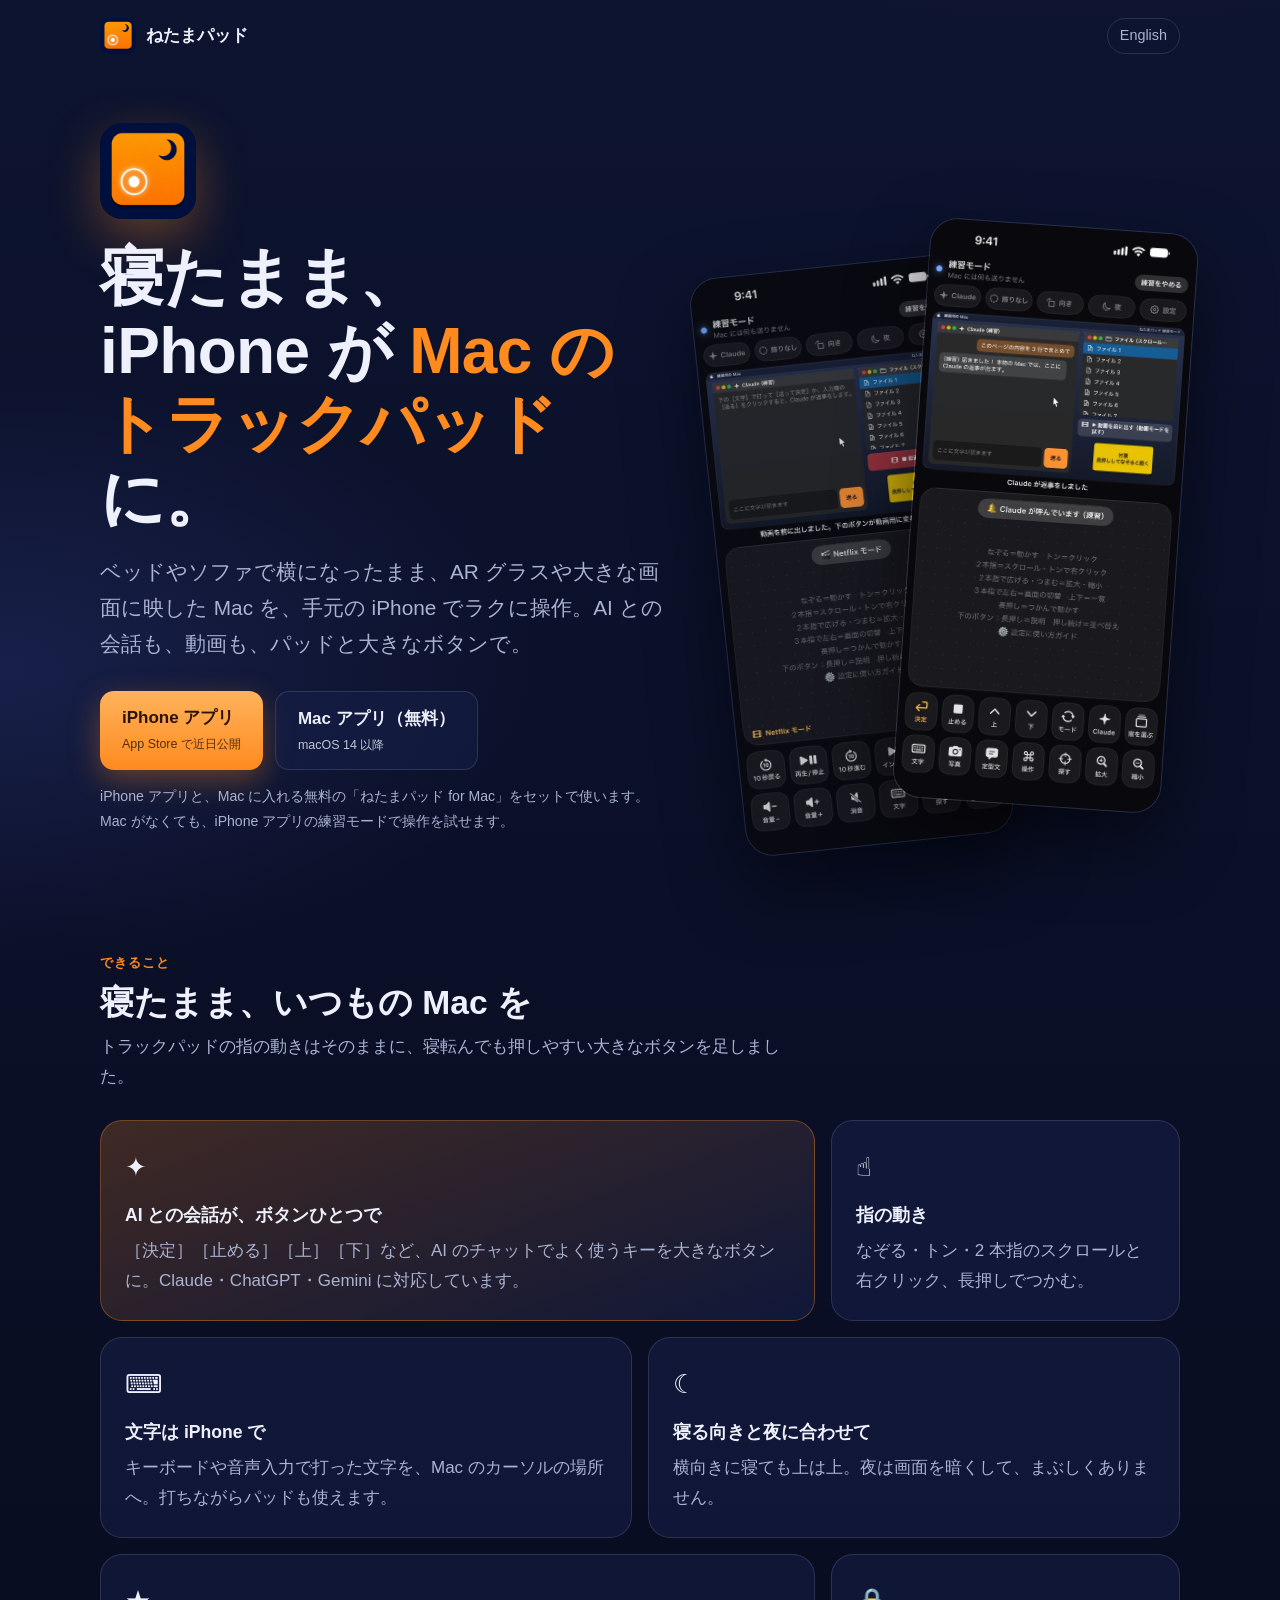
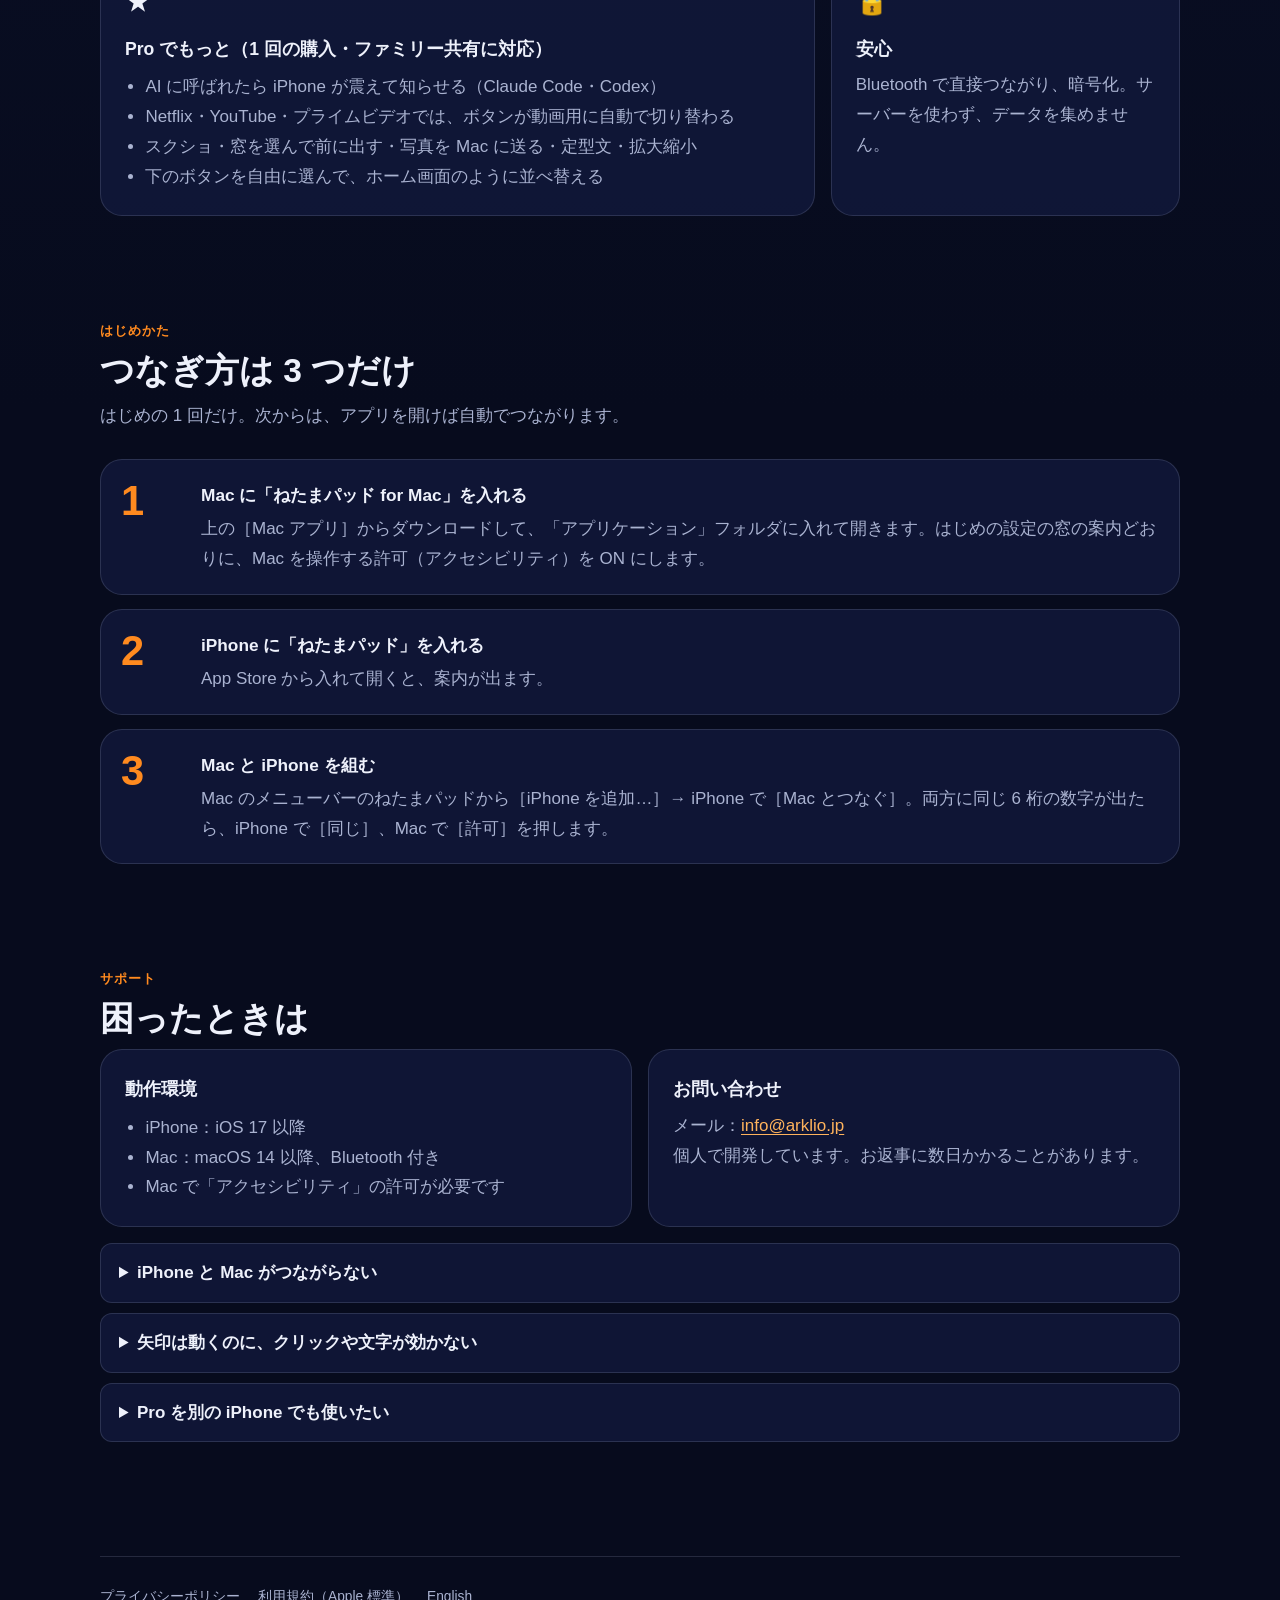
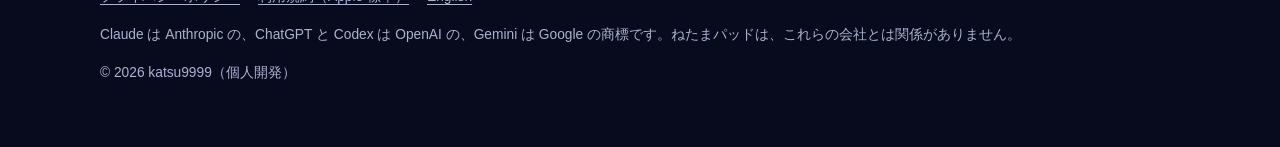
==== index.html @ 085f9cf2 "ねたまパッドの紹介ページ・プライバシーポリシー（日本語・英語）" ====
<!DOCTYPE html>
<html lang="ja">
<head>
<meta charset="UTF-8">
<meta name="viewport" content="width=device-width, initial-scale=1.0">
<title>ねたまパッド — 寝たまま、iPhone が Mac のトラックパッドに</title>
<meta name="description" content="ベッドに寝たまま、iPhone で Mac を操作。AI との会話も、動画も、手元のパッドと大きなボタンでラクに。">
<link rel="icon" href="assets/icon.png">
<link rel="apple-touch-icon" href="assets/apple-touch-icon.png">
<link rel="alternate" hreflang="en" href="en/">
<link rel="stylesheet" href="assets/style.css">
</head>
<body>
<header class="wrap topbar">
  <a class="brand" href="./"><img src="assets/icon.png" alt="" width="36" height="36">ねたまパッド</a>
  <a class="lang" href="en/" hreflang="en">English</a>
</header>

<main>
  <section class="wrap hero" aria-labelledby="hero-title">
    <div>
      <img class="hero-icon" src="assets/icon.png" alt="ねたまパッドのアイコン" width="96" height="96">
      <h1 id="hero-title">寝たまま、<br>iPhone が <em>Mac の<br>トラックパッド</em>に。</h1>
      <p class="lead">ベッドやソファで横になったまま、AR グラスや大きな画面に映した Mac を、手元の iPhone でラクに操作。AI との会話も、動画も、パッドと大きなボタンで。</p>
      <div class="actions">
        <span class="button primary" aria-disabled="true">iPhone アプリ<small>App Store で近日公開</small></span>
        <a class="button secondary" href="https://github.com/katsu9999-xzx/netama-pad-site/releases/latest/download/NetamaPad.dmg">Mac アプリ（無料）<small>macOS 14 以降</small></a>
      </div>
      <p class="note">iPhone アプリと、Mac に入れる無料の「ねたまパッド for Mac」をセットで使います。Mac がなくても、iPhone アプリの練習モードで操作を試せます。</p>
    </div>
    <div class="phones" aria-hidden="true">
      <img class="phone back" src="assets/ja-03_video.jpg" alt="" width="540" height="1173" loading="lazy">
      <img class="phone front" src="assets/ja-01_chat.jpg" alt="" width="540" height="1173" fetchpriority="high">
    </div>
  </section>

  <section class="wrap" aria-labelledby="features-title">
    <p class="kicker">できること</p>
    <h2 id="features-title">寝たまま、いつもの Mac を</h2>
    <p class="section-lead">トラックパッドの指の動きはそのままに、寝転んでも押しやすい大きなボタンを足しました。</p>
    <div class="bento">
      <article class="tile wide lamp">
        <span class="glyph" aria-hidden="true">✦</span>
        <h3>AI との会話が、ボタンひとつで</h3>
        <p>［決定］［止める］［上］［下］など、AI のチャットでよく使うキーを大きなボタンに。Claude・ChatGPT・Gemini に対応しています。</p>
      </article>
      <article class="tile narrow">
        <span class="glyph" aria-hidden="true">☝︎</span>
        <h3>指の動き</h3>
        <p>なぞる・トン・2 本指のスクロールと右クリック、長押しでつかむ。</p>
      </article>
      <article class="tile half">
        <span class="glyph" aria-hidden="true">⌨︎</span>
        <h3>文字は iPhone で</h3>
        <p>キーボードや音声入力で打った文字を、Mac のカーソルの場所へ。打ちながらパッドも使えます。</p>
      </article>
      <article class="tile half">
        <span class="glyph" aria-hidden="true">☾</span>
        <h3>寝る向きと夜に合わせて</h3>
        <p>横向きに寝ても上は上。夜は画面を暗くして、まぶしくありません。</p>
      </article>
      <article class="tile wide">
        <span class="glyph" aria-hidden="true">★</span>
        <h3>Pro でもっと（1 回の購入・ファミリー共有に対応）</h3>
        <ul>
          <li>AI に呼ばれたら iPhone が震えて知らせる（Claude Code・Codex）</li>
          <li>Netflix・YouTube・プライムビデオでは、ボタンが動画用に自動で切り替わる</li>
          <li>スクショ・窓を選んで前に出す・写真を Mac に送る・定型文・拡大縮小</li>
          <li>下のボタンを自由に選んで、ホーム画面のように並べ替える</li>
        </ul>
      </article>
      <article class="tile narrow">
        <span class="glyph" aria-hidden="true">🔒</span>
        <h3>安心</h3>
        <p>Bluetooth で直接つながり、暗号化。サーバーを使わず、データを集めません。</p>
      </article>
    </div>
  </section>

  <section class="wrap" aria-labelledby="setup-title">
    <p class="kicker">はじめかた</p>
    <h2 id="setup-title">つなぎ方は 3 つだけ</h2>
    <p class="section-lead">はじめの 1 回だけ。次からは、アプリを開けば自動でつながります。</p>
    <ol class="steps">
      <li>
        <div>
          <h3>Mac に「ねたまパッド for Mac」を入れる</h3>
          <p>上の［Mac アプリ］からダウンロードして、「アプリケーション」フォルダに入れて開きます。はじめの設定の窓の案内どおりに、Mac を操作する許可（アクセシビリティ）を ON にします。</p>
        </div>
      </li>
      <li>
        <div>
          <h3>iPhone に「ねたまパッド」を入れる</h3>
          <p>App Store から入れて開くと、案内が出ます。</p>
        </div>
      </li>
      <li>
        <div>
          <h3>Mac と iPhone を組む</h3>
          <p>Mac のメニューバーのねたまパッドから［iPhone を追加…］→ iPhone で［Mac とつなぐ］。両方に同じ 6 桁の数字が出たら、iPhone で［同じ］、Mac で［許可］を押します。</p>
        </div>
      </li>
    </ol>
  </section>

  <section class="wrap" aria-labelledby="support-title">
    <p class="kicker">サポート</p>
    <h2 id="support-title">困ったときは</h2>
    <div class="specs">
      <div class="tile">
        <h3>動作環境</h3>
        <ul>
          <li>iPhone：iOS 17 以降</li>
          <li>Mac：macOS 14 以降、Bluetooth 付き</li>
          <li>Mac で「アクセシビリティ」の許可が必要です</li>
        </ul>
      </div>
      <div class="tile">
        <h3>お問い合わせ</h3>
        <p>メール：<a href="mailto:info@arklio.jp">info@arklio.jp</a></p>
        <p>個人で開発しています。お返事に数日かかることがあります。</p>
      </div>
    </div>
    <div class="faq" style="margin-top:16px">
      <details>
        <summary>iPhone と Mac がつながらない</summary>
        <p>両方の Bluetooth が ON か、Mac のメニューバーにねたまパッドの印があるかを確かめてください。それでもつながらないときは、Mac のねたまパッドを終了して開き直すと、たいてい直ります。</p>
      </details>
      <details>
        <summary>矢印は動くのに、クリックや文字が効かない</summary>
        <p>Mac の［システム設定］→［プライバシーとセキュリティ］→［アクセシビリティ］で、ねたまパッドが ON になっているかを確かめてください。ON にしたあとは、Mac のねたまパッドを開き直します。</p>
      </details>
      <details>
        <summary>Pro を別の iPhone でも使いたい</summary>
        <p>同じ Apple ID の iPhone なら、設定 → Pro の画面の［購入を復元］で使えます。ファミリー共有にも対応しています。</p>
      </details>
    </div>
  </section>
</main>

<footer class="wrap">
  <nav aria-label="ページの案内">
    <a href="privacy.html">プライバシーポリシー</a>
    <a href="https://www.apple.com/legal/internet-services/itunes/dev/stdeula/">利用規約（Apple 標準）</a>
    <a href="en/" hreflang="en">English</a>
  </nav>
  <p>Claude は Anthropic の、ChatGPT と Codex は OpenAI の、Gemini は Google の商標です。ねたまパッドは、これらの会社とは関係がありません。</p>
  <p>© 2026 katsu9999（個人開発）</p>
</footer>
</body>
</html>
---- assets/style.css ----
/* ねたまパッドの紹介ページ。夜のベッドサイドの色（紺の夜空とオレンジの常夜灯）でそろえる。 */
:root {
  --night-0: #070b1d;
  --night-1: #0d1430;
  --night-2: #16204a;
  --lamp: #ff8a1f;
  --lamp-soft: #ffb35c;
  --moon: #fff3dd;
  --text: #eef1fb;
  --text-muted: #aab3d1;
  --line: rgba(170, 179, 209, 0.18);
  --card: rgba(22, 32, 74, 0.55);

  --font-body: -apple-system, BlinkMacSystemFont, "Hiragino Sans", "Hiragino Kaku Gothic ProN", "Yu Gothic", "Segoe UI", sans-serif;
  --font-display: ui-rounded, "SF Pro Rounded", "Hiragino Maru Gothic ProN", -apple-system, sans-serif;

  --text-base: clamp(1rem, 0.95rem + 0.25vw, 1.0625rem);
  --text-lead: clamp(1.1rem, 1rem + 0.5vw, 1.3rem);
  --text-h2: clamp(1.5rem, 1.2rem + 1.4vw, 2.1rem);
  --text-hero: clamp(2.2rem, 1.4rem + 4vw, 4rem);

  --space-section: clamp(3.5rem, 2.5rem + 5vw, 7rem);
  --radius-card: 22px;
  --radius-small: 12px;
  --duration: 200ms;
  --ease: cubic-bezier(0.16, 1, 0.3, 1);
}

* { box-sizing: border-box; }
html { -webkit-text-size-adjust: 100%; }
body {
  margin: 0;
  font-family: var(--font-body);
  font-size: var(--text-base);
  line-height: 1.75;
  color: var(--text);
  background:
    radial-gradient(1200px 600px at 85% -10%, rgba(255, 138, 31, 0.16), transparent 60%),
    radial-gradient(900px 500px at 0% 20%, rgba(80, 100, 220, 0.18), transparent 60%),
    linear-gradient(180deg, var(--night-1), var(--night-0) 60%);
  background-color: var(--night-0);
  -webkit-font-smoothing: antialiased;
}
a { color: var(--lamp-soft); text-underline-offset: 3px; }
a:hover { color: var(--moon); }
a:focus-visible, .button:focus-visible { outline: 3px solid var(--lamp-soft); outline-offset: 3px; border-radius: 8px; }
img { max-width: 100%; height: auto; display: block; }

.wrap { width: min(1080px, 100% - 32px); margin-inline: auto; }

/* 上の帯 */
.topbar { display: flex; align-items: center; justify-content: space-between; padding: 18px 0; }
.brand { display: flex; align-items: center; gap: 10px; color: var(--text); text-decoration: none; font-weight: 700; font-family: var(--font-display); }
.brand img { width: 36px; height: 36px; border-radius: 9px; }
.lang { color: var(--text-muted); font-size: 0.9rem; text-decoration: none; border: 1px solid var(--line); padding: 4px 12px; border-radius: 999px; }
.lang:hover { color: var(--text); border-color: var(--lamp); }

/* いちばん上 */
.hero { display: grid; grid-template-columns: 1.1fr 0.9fr; gap: clamp(24px, 4vw, 56px); align-items: center; padding: clamp(24px, 4vw, 56px) 0 var(--space-section); }
.hero-icon { width: 96px; height: 96px; border-radius: 22px; box-shadow: 0 18px 50px rgba(255, 138, 31, 0.35); margin-bottom: 22px; }
.hero h1 { font-family: var(--font-display); font-size: var(--text-hero); line-height: 1.15; margin: 0 0 18px; letter-spacing: -0.01em; }
.hero h1 em { font-style: normal; color: var(--lamp); }
.lead { font-size: var(--text-lead); color: var(--text-muted); margin: 0 0 28px; max-width: 34em; }
.actions { display: flex; flex-wrap: wrap; gap: 12px; }
.button { display: inline-flex; flex-direction: column; align-items: flex-start; gap: 2px; padding: 12px 22px; border-radius: 14px; font-weight: 700; text-decoration: none; transition: transform var(--duration) var(--ease), box-shadow var(--duration) var(--ease); }
.button.primary { background: linear-gradient(180deg, var(--lamp-soft), var(--lamp)); color: #2a1300; box-shadow: 0 10px 30px rgba(255, 138, 31, 0.35); }
.button.secondary { background: var(--card); color: var(--text); border: 1px solid var(--line); }
.button:hover { transform: translateY(-2px); color: inherit; }
.button.primary:hover { color: #2a1300; box-shadow: 0 14px 36px rgba(255, 138, 31, 0.45); }
.button small { display: block; font-weight: 500; font-size: 0.78rem; opacity: 0.8; }
.note { color: var(--text-muted); font-size: 0.88rem; margin-top: 14px; }

/* 画面の見本（重ねて奥行きを出す） */
.phones { position: relative; min-height: 520px; }
.phone { position: absolute; width: 58%; border-radius: 28px; border: 1px solid var(--line); box-shadow: 0 30px 70px rgba(0, 0, 0, 0.55); }
.phone.back { left: 0; top: 40px; transform: rotate(-6deg); opacity: 0.85; }
.phone.front { right: 0; top: 0; transform: rotate(4deg); }

/* 節 */
section { padding-bottom: var(--space-section); }
h2 { font-family: var(--font-display); font-size: var(--text-h2); line-height: 1.3; margin: 0 0 8px; }
.kicker { color: var(--lamp); font-weight: 700; letter-spacing: 0.08em; font-size: 0.82rem; text-transform: uppercase; margin: 0 0 6px; }
.section-lead { color: var(--text-muted); margin: 0 0 28px; max-width: 40em; }

/* できること（大小をつけたタイル） */
.bento { display: grid; grid-template-columns: repeat(6, 1fr); gap: 16px; }
.tile { background: var(--card); border: 1px solid var(--line); border-radius: var(--radius-card); padding: 24px; }
.tile h3 { margin: 0 0 6px; font-size: 1.1rem; font-family: var(--font-display); }
.tile p { margin: 0; color: var(--text-muted); }
.tile .glyph { font-size: 1.6rem; display: block; margin-bottom: 10px; }
.tile.wide { grid-column: span 4; }
.tile.half { grid-column: span 3; }
.tile.narrow { grid-column: span 2; }
.tile.lamp { background: linear-gradient(160deg, rgba(255, 138, 31, 0.22), rgba(22, 32, 74, 0.55)); border-color: rgba(255, 138, 31, 0.35); }
.tile ul { margin: 8px 0 0; padding-left: 1.2em; color: var(--text-muted); }

/* つなぎ方（大きな数字） */
.steps { list-style: none; margin: 0; padding: 0; display: grid; gap: 14px; counter-reset: step; }
.steps li { counter-increment: step; display: grid; grid-template-columns: 64px 1fr; gap: 16px; align-items: start; padding: 20px; border-radius: var(--radius-card); background: var(--card); border: 1px solid var(--line); }
.steps li::before { content: counter(step); font-family: var(--font-display); font-size: 2.6rem; line-height: 1; color: var(--lamp); font-weight: 800; }
.steps h3 { margin: 0 0 4px; font-size: 1.08rem; }
.steps p { margin: 0; color: var(--text-muted); }

/* 表 */
.specs { display: grid; grid-template-columns: repeat(2, 1fr); gap: 16px; }
.faq details { background: var(--card); border: 1px solid var(--line); border-radius: var(--radius-small); padding: 14px 18px; margin-bottom: 10px; }
.faq summary { cursor: pointer; font-weight: 700; }
.faq details p { color: var(--text-muted); margin: 10px 0 0; }

/* プライバシーなど、読む文書のページ */
.doc { width: min(760px, 100% - 32px); margin-inline: auto; padding-bottom: var(--space-section); }
.doc h1 { font-family: var(--font-display); font-size: clamp(1.8rem, 1.4rem + 2vw, 2.6rem); margin: 12px 0 6px; }
.doc h2 { font-size: 1.25rem; margin: 36px 0 8px; padding-top: 12px; border-top: 1px solid var(--line); }
.doc p, .doc li { color: var(--text); }
.doc .meta { color: var(--text-muted); font-size: 0.9rem; }
.doc .summary { background: linear-gradient(160deg, rgba(255, 138, 31, 0.18), rgba(22, 32, 74, 0.55)); border: 1px solid rgba(255, 138, 31, 0.35); border-radius: var(--radius-card); padding: 18px 22px; margin: 22px 0; }
.doc .summary p { margin: 0; }

footer { border-top: 1px solid var(--line); padding: 28px 0 48px; color: var(--text-muted); font-size: 0.86rem; }
footer nav { display: flex; flex-wrap: wrap; gap: 18px; margin-bottom: 10px; }
footer a { color: var(--text-muted); }

@media (max-width: 820px) {
  .hero { grid-template-columns: 1fr; }
  .phones { min-height: 0; display: grid; grid-template-columns: 1fr 1fr; gap: 12px; }
  .phone { position: static; width: 100%; transform: none; }
  .phone.back { opacity: 1; }
  .bento { grid-template-columns: 1fr; }
  .tile.wide, .tile.half, .tile.narrow { grid-column: auto; }
  .specs { grid-template-columns: 1fr; }
  .steps li { grid-template-columns: 44px 1fr; }
  .steps li::before { font-size: 2rem; }
}

@media (prefers-reduced-motion: reduce) {
  .button { transition: none; }
  .button:hover { transform: none; }
}
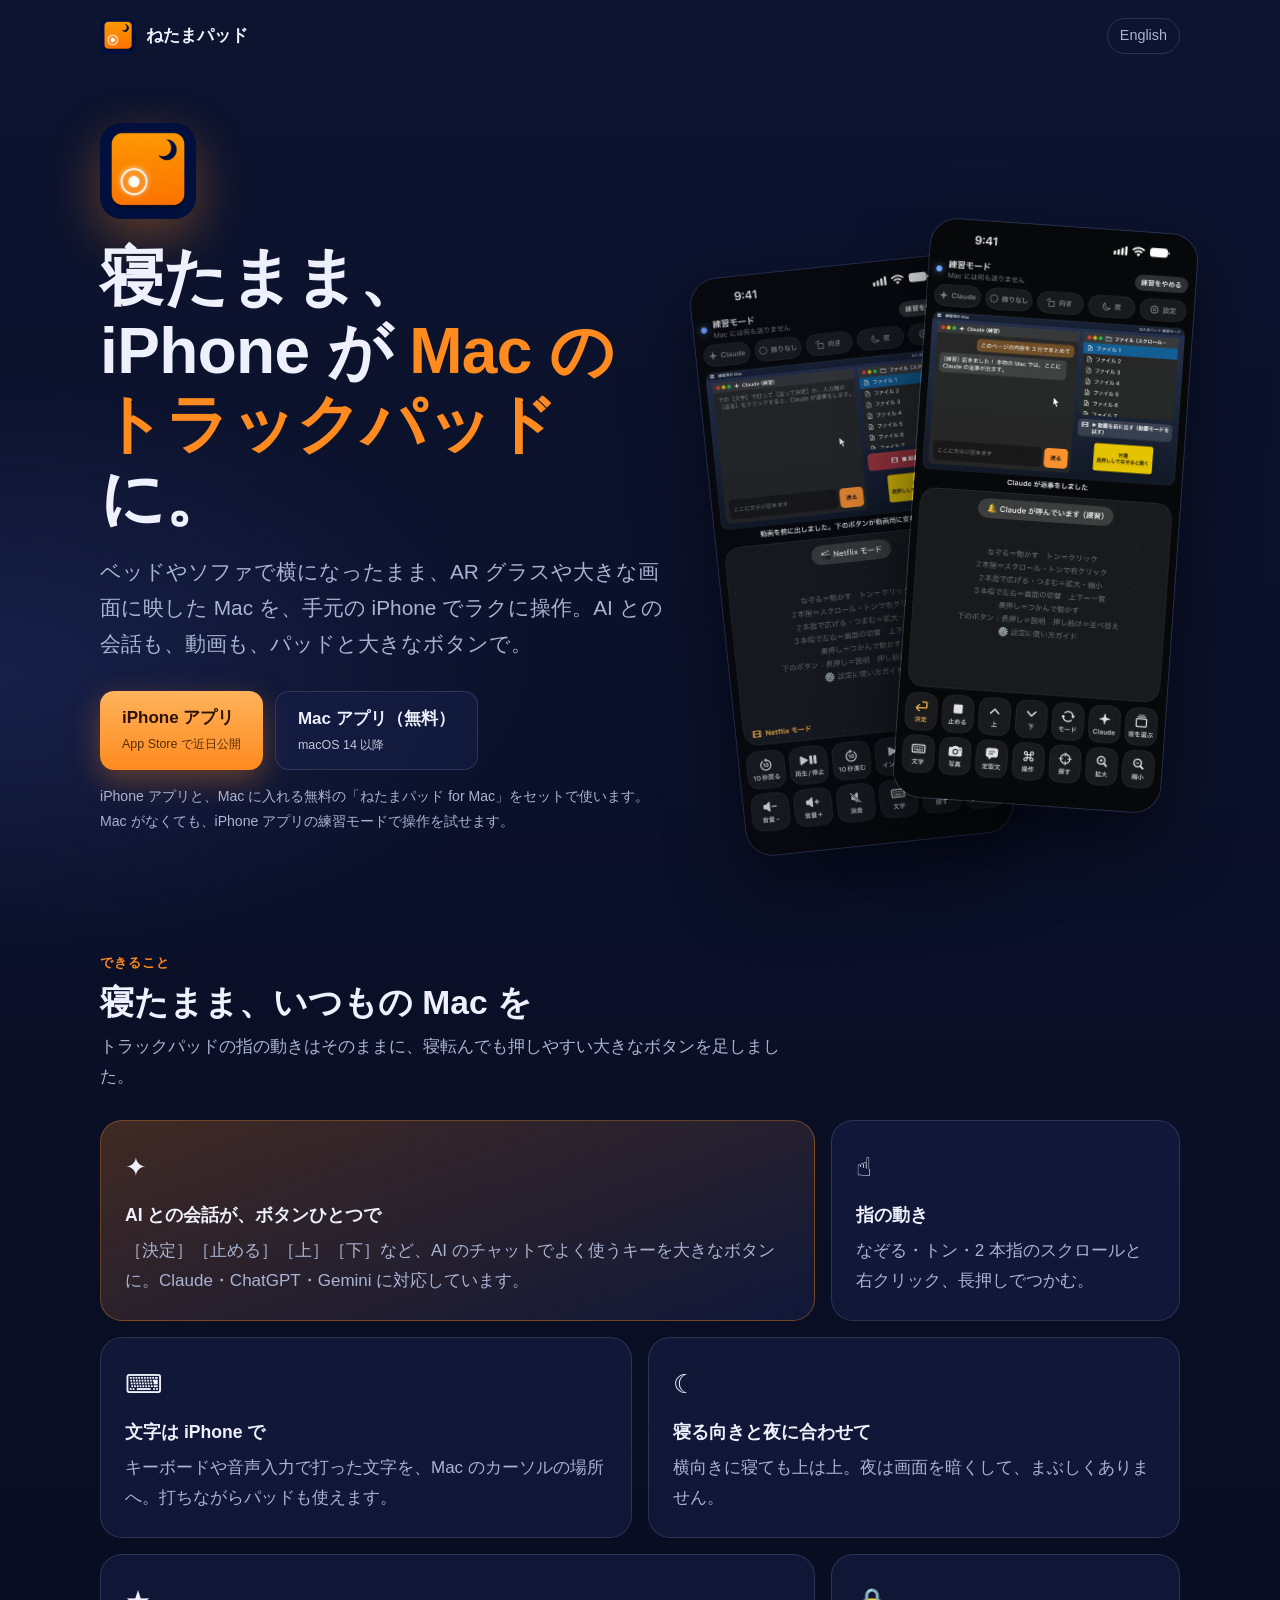
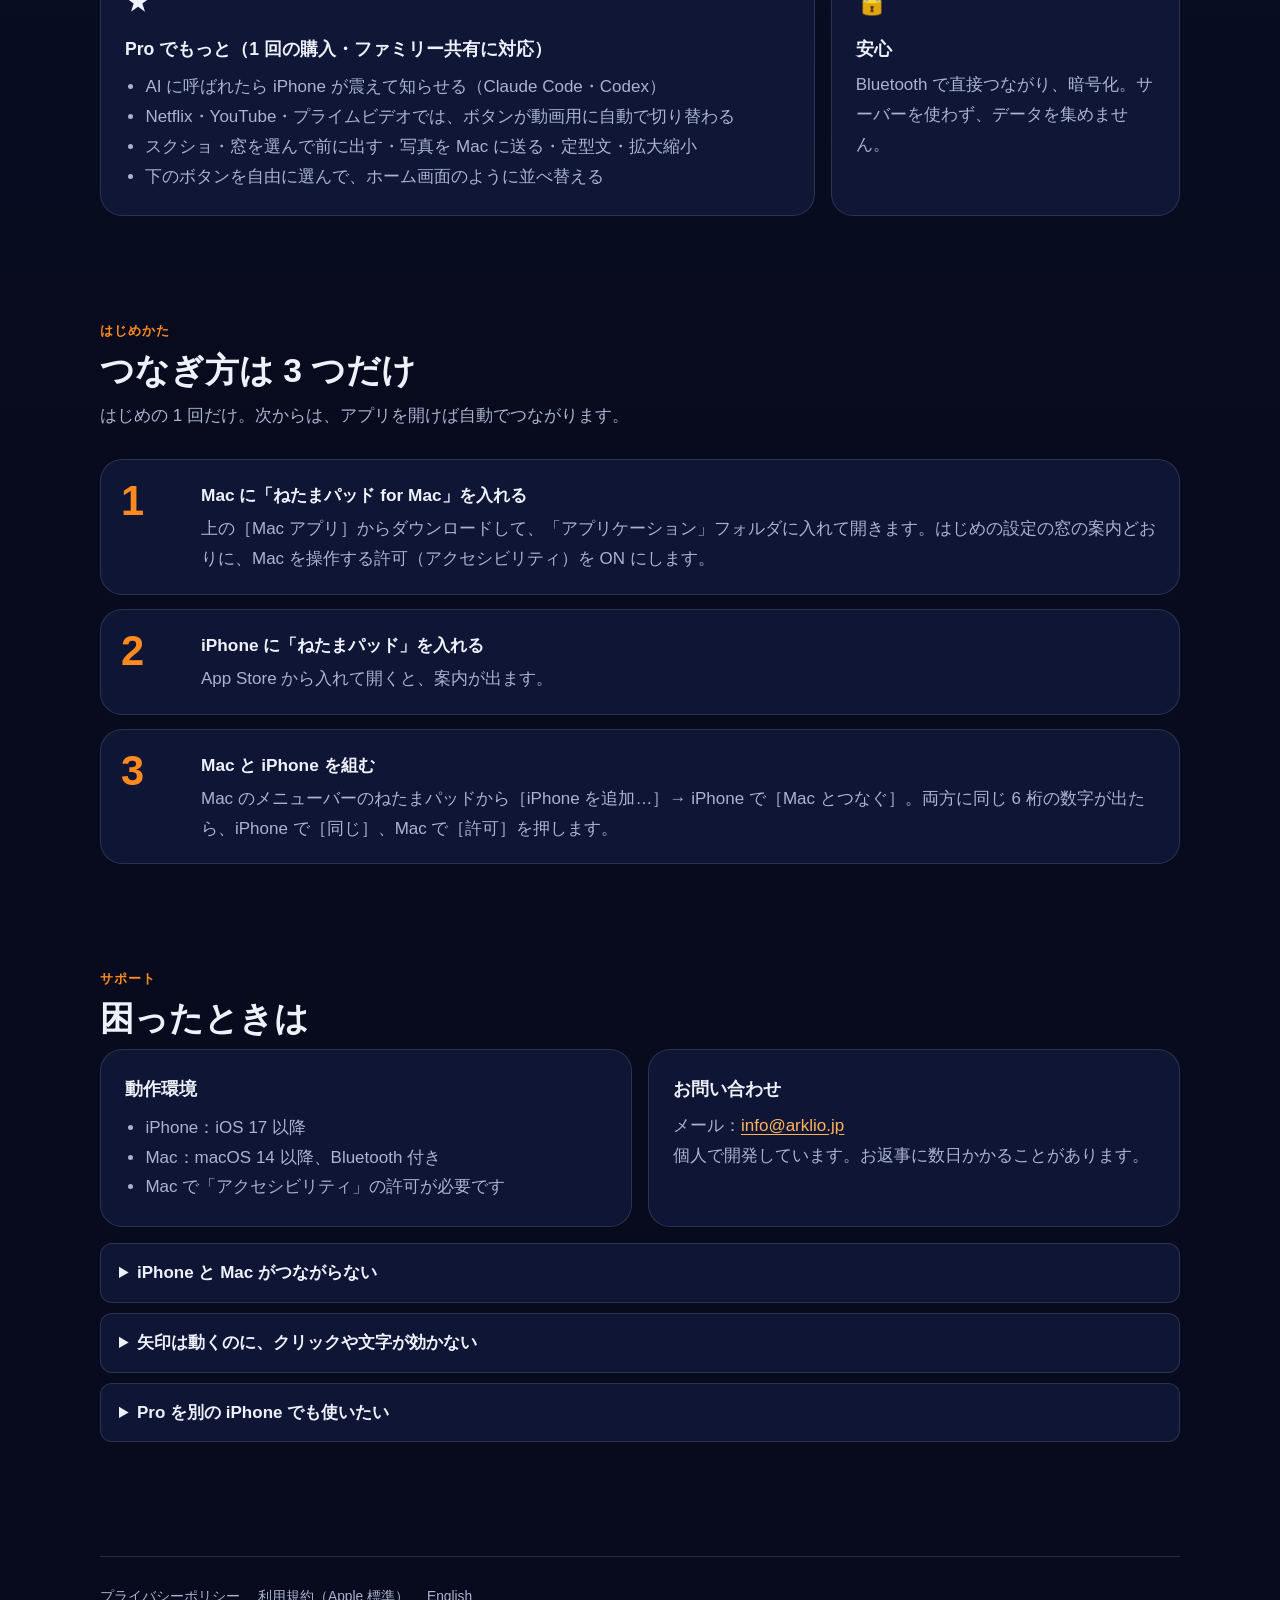
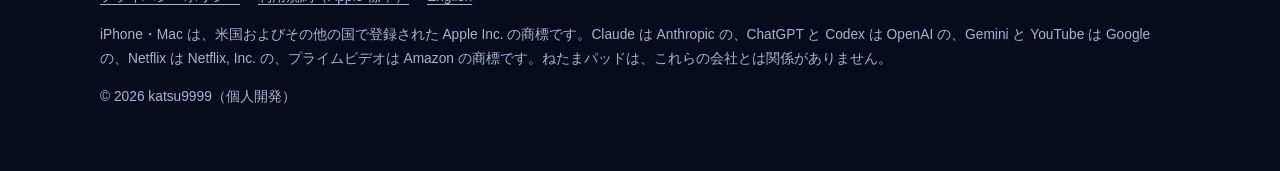
==== commit 3589dd32: "fix: 画面写真から Apple のロゴを外し、商標の注意を足した - 練習モードの「練習用の Mac」の帯に写っていた Apple のロゴを、組み立て 9 の印に差し替えた（6 枚） - 足注に " ====
--- a/index.html
+++ b/index.html
@@ -144,7 +144,7 @@
     <a href="https://www.apple.com/legal/internet-services/itunes/dev/stdeula/">利用規約（Apple 標準）</a>
     <a href="en/" hreflang="en">English</a>
   </nav>
-  <p>Claude は Anthropic の、ChatGPT と Codex は OpenAI の、Gemini は Google の商標です。ねたまパッドは、これらの会社とは関係がありません。</p>
+  <p>iPhone・Mac は、米国およびその他の国で登録された Apple Inc. の商標です。Claude は Anthropic の、ChatGPT と Codex は OpenAI の、Gemini と YouTube は Google の、Netflix は Netflix, Inc. の、プライムビデオは Amazon の商標です。ねたまパッドは、これらの会社とは関係がありません。</p>
   <p>© 2026 katsu9999（個人開発）</p>
 </footer>
 </body>
